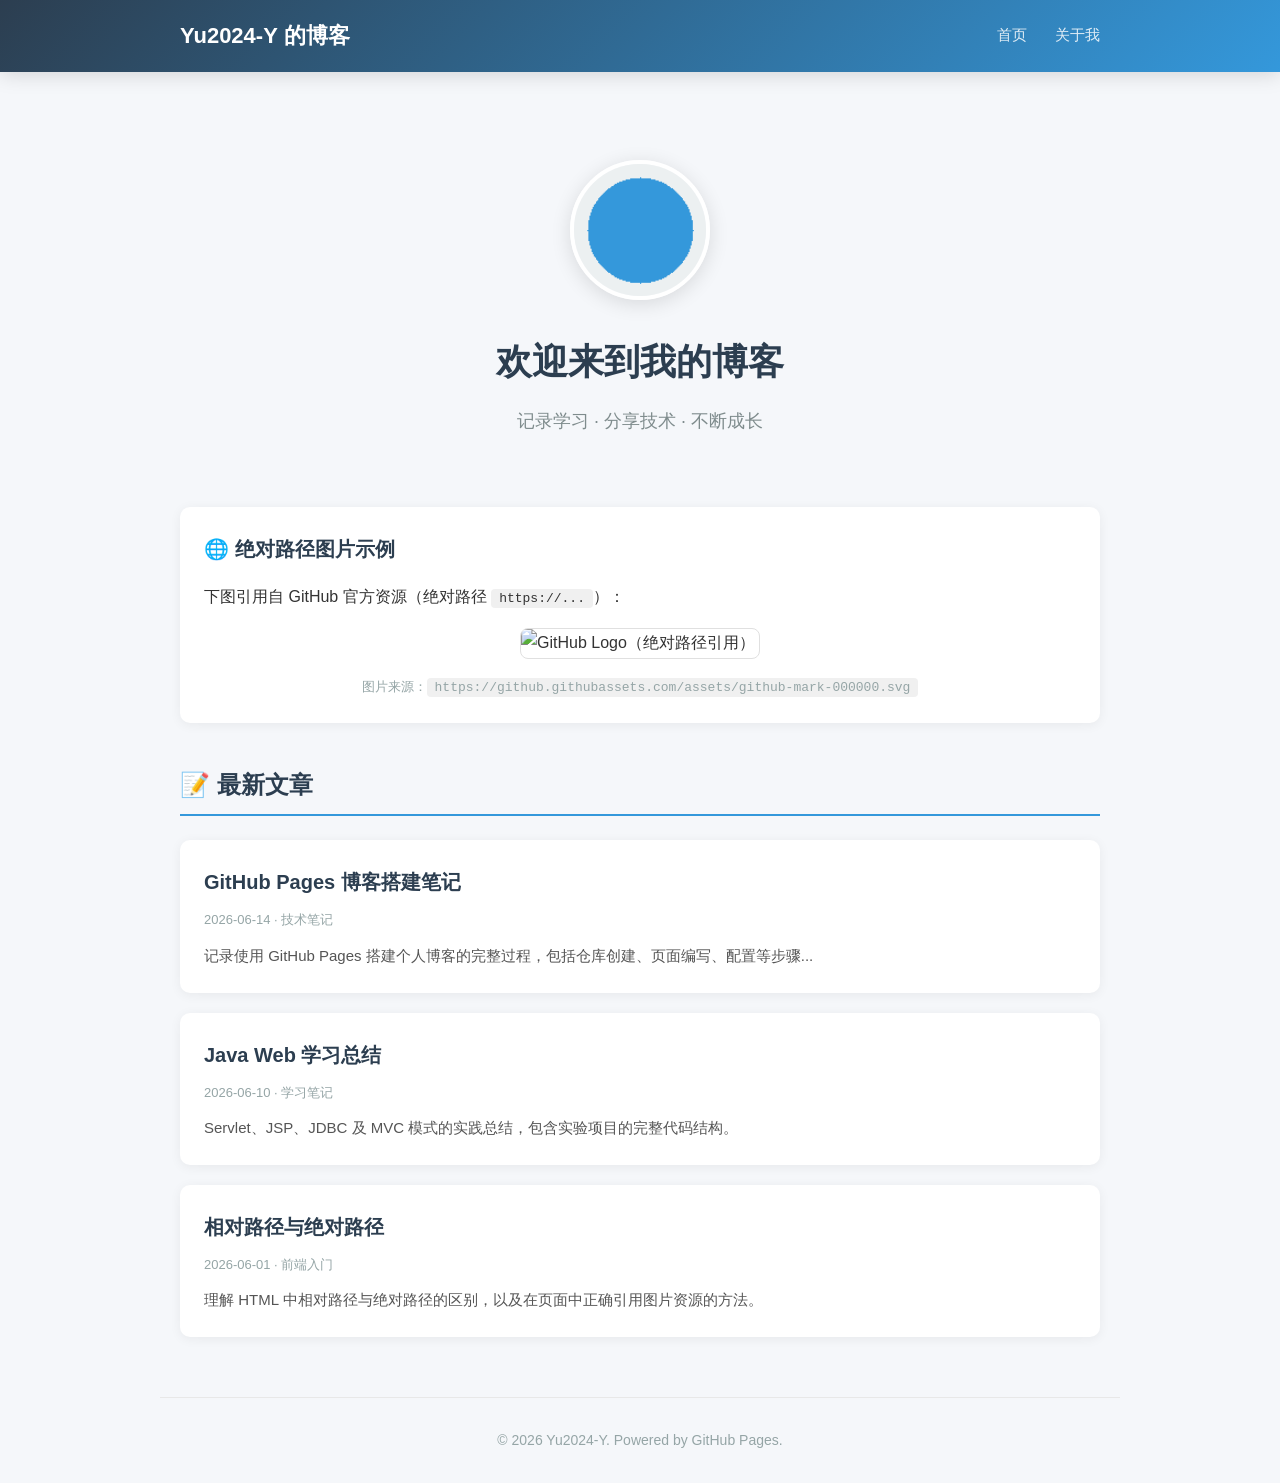
==== index.html @ 29d979ee "Add index.html" ====
<!DOCTYPE html>
<html lang="zh-CN">
<head>
    <meta charset="UTF-8">
    <meta name="viewport" content="width=device-width, initial-scale=1.0">
    <title>Yu2024-Y 的个人博客</title>
    <link rel="stylesheet" href="css/style.css">
</head>
<body>
    <header class="navbar">
        <div class="container">
            <a href="index.html" class="logo">Yu2024-Y 的博客</a>
            <nav>
                <a href="index.html">首页</a>
                <a href="pages/about.html">关于我</a>
            </nav>
        </div>
    </header>

    <div class="main">
        <div class="hero">
            <img src="images/avatar.png" alt="头像">
            <h1>欢迎来到我的博客</h1>
            <p class="tagline">记录学习 · 分享技术 · 不断成长</p>
        </div>

        <div class="image-demo">
            <h3>🌐 绝对路径图片示例</h3>
            <p>下图引用自 GitHub 官方资源（绝对路径 <code>https://...</code>）：</p>
            <img class="demo-img"
                 src="https://github.githubassets.com/assets/github-mark-000000.svg"
                 alt="GitHub Logo（绝对路径引用）"
                 style="width:240px; display:block; margin:16px auto;">
            <p class="img-caption">
                图片来源：<code>https://github.githubassets.com/assets/github-mark-000000.svg</code>
            </p>
        </div>

        <section class="posts">
            <h2>📝 最新文章</h2>
            <article class="post-card">
                <h3><a href="#">GitHub Pages 博客搭建笔记</a></h3>
                <p class="meta">2026-06-14 · 技术笔记</p>
                <p>记录使用 GitHub Pages 搭建个人博客的完整过程，包括仓库创建、页面编写、配置等步骤...</p>
            </article>
            <article class="post-card">
                <h3><a href="#">Java Web 学习总结</a></h3>
                <p class="meta">2026-06-10 · 学习笔记</p>
                <p>Servlet、JSP、JDBC 及 MVC 模式的实践总结，包含实验项目的完整代码结构。</p>
            </article>
            <article class="post-card">
                <h3><a href="#">相对路径与绝对路径</a></h3>
                <p class="meta">2026-06-01 · 前端入门</p>
                <p>理解 HTML 中相对路径与绝对路径的区别，以及在页面中正确引用图片资源的方法。</p>
            </article>
        </section>
    </div>

    <footer class="footer">
        <p>&copy; 2026 Yu2024-Y. Powered by GitHub Pages.</p>
    </footer>
</body>
</html>
---- css/style.css ----
* { margin: 0; padding: 0; box-sizing: border-box; }
body { font-family: -apple-system, BlinkMacSystemFont, "Segoe UI", "Microsoft YaHei", sans-serif; background: #f5f7fa; color: #333; line-height: 1.8; }
.navbar { background: linear-gradient(135deg, #2c3e50, #3498db); padding: 16px 0; position: fixed; top: 0; width: 100%; z-index: 100; box-shadow: 0 2px 20px rgba(0,0,0,0.15); }
.navbar .container { max-width: 960px; margin: 0 auto; padding: 0 20px; display: flex; justify-content: space-between; align-items: center; }
.navbar .logo { color: #fff; font-size: 22px; font-weight: bold; text-decoration: none; }
.navbar nav a { color: rgba(255,255,255,0.85); text-decoration: none; margin-left: 24px; font-size: 15px; transition: color 0.3s; }
.navbar nav a:hover { color: #fff; }
.main { max-width: 960px; margin: 0 auto; padding: 100px 20px 40px; }
.hero { text-align: center; padding: 60px 0 40px; }
.hero img { width: 140px; height: 140px; border-radius: 50%; border: 4px solid #fff; box-shadow: 0 4px 20px rgba(0,0,0,0.12); margin-bottom: 20px; }
.hero h1 { font-size: 36px; color: #2c3e50; margin-bottom: 10px; }
.hero .tagline { font-size: 18px; color: #7f8c8d; }
.posts { margin-top: 40px; }
.posts h2 { font-size: 24px; color: #2c3e50; border-bottom: 2px solid #3498db; padding-bottom: 8px; margin-bottom: 24px; }
.post-card { background: #fff; border-radius: 10px; padding: 24px; margin-bottom: 20px; box-shadow: 0 2px 12px rgba(0,0,0,0.06); transition: transform 0.2s, box-shadow 0.2s; }
.post-card:hover { transform: translateY(-3px); box-shadow: 0 6px 24px rgba(0,0,0,0.1); }
.post-card h3 { font-size: 20px; color: #2c3e50; margin-bottom: 8px; }
.post-card h3 a { color: #2c3e50; text-decoration: none; }
.post-card h3 a:hover { color: #3498db; }
.post-card .meta { font-size: 13px; color: #95a5a6; margin-bottom: 10px; }
.post-card p { color: #555; font-size: 15px; }
.image-demo { margin: 30px 0; padding: 24px; background: #fff; border-radius: 10px; box-shadow: 0 2px 12px rgba(0,0,0,0.06); }
.image-demo h3 { font-size: 20px; color: #2c3e50; margin-bottom: 16px; }
.image-demo .demo-img { max-width: 100%; border-radius: 8px; border: 1px solid #e0e0e0; }
.image-demo .img-caption { font-size: 13px; color: #95a5a6; margin-top: 8px; text-align: center; }
.image-demo code { background: #f0f0f0; padding: 2px 8px; border-radius: 4px; font-size: 13px; }
.footer { text-align: center; padding: 30px 20px; color: #95a5a6; font-size: 14px; border-top: 1px solid #e8e8e8; max-width: 960px; margin: 0 auto; }
.about-section { background: #fff; border-radius: 10px; padding: 40px; box-shadow: 0 2px 12px rgba(0,0,0,0.06); margin-top: 30px; }
.about-section h2 { font-size: 28px; color: #2c3e50; margin-bottom: 20px; }
.about-section p { margin-bottom: 16px; font-size: 16px; }
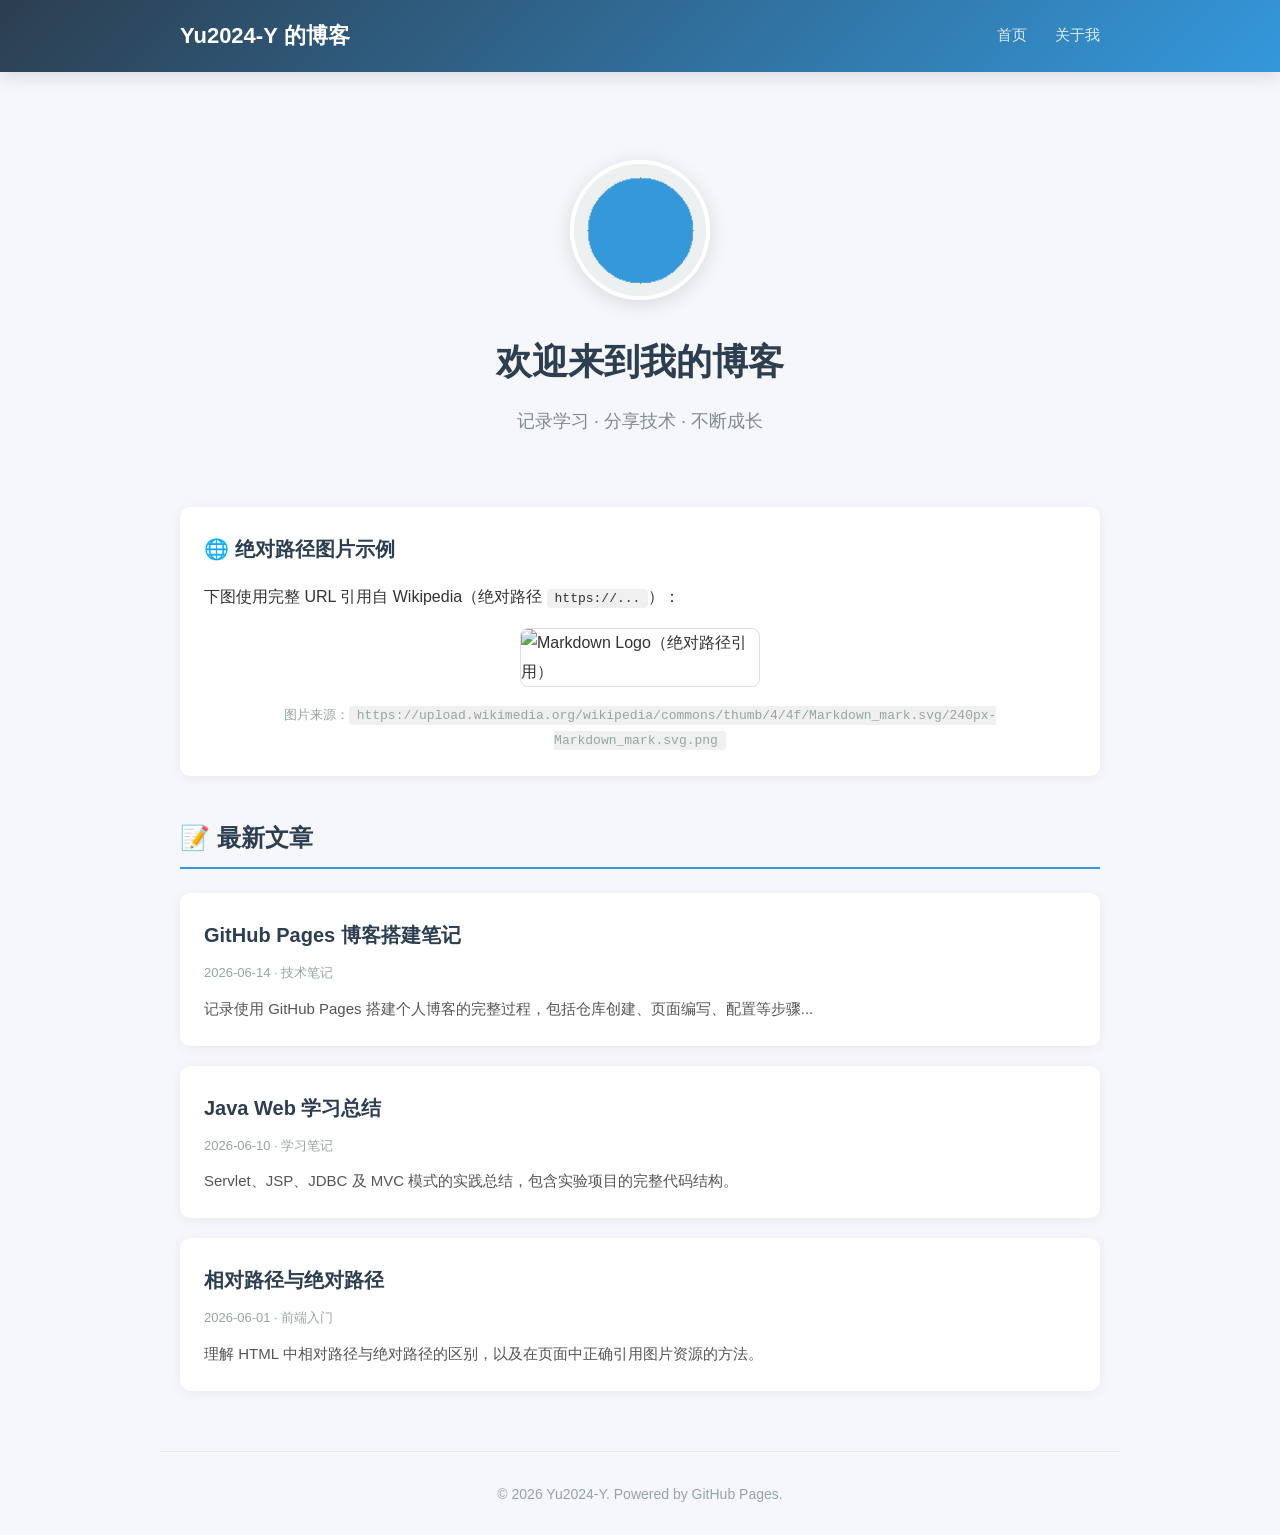
==== commit 99691728: "Update index.html" ====
--- a/index.html
+++ b/index.html
@@ -26,13 +26,13 @@
 
         <div class="image-demo">
             <h3>🌐 绝对路径图片示例</h3>
-            <p>下图引用自 GitHub 官方资源（绝对路径 <code>https://...</code>）：</p>
+            <p>下图使用完整 URL 引用自 Wikipedia（绝对路径 <code>https://...</code>）：</p>
             <img class="demo-img"
-                 src="https://github.githubassets.com/assets/github-mark-000000.svg"
-                 alt="GitHub Logo（绝对路径引用）"
+                 src="https://upload.wikimedia.org/wikipedia/commons/thumb/4/4f/Markdown_mark.svg/240px-Markdown_mark.svg.png"
+                 alt="Markdown Logo（绝对路径引用）"
                  style="width:240px; display:block; margin:16px auto;">
             <p class="img-caption">
-                图片来源：<code>https://github.githubassets.com/assets/github-mark-000000.svg</code>
+                图片来源：<code>https://upload.wikimedia.org/wikipedia/commons/thumb/4/4f/Markdown_mark.svg/240px-Markdown_mark.svg.png</code>
             </p>
         </div>
 
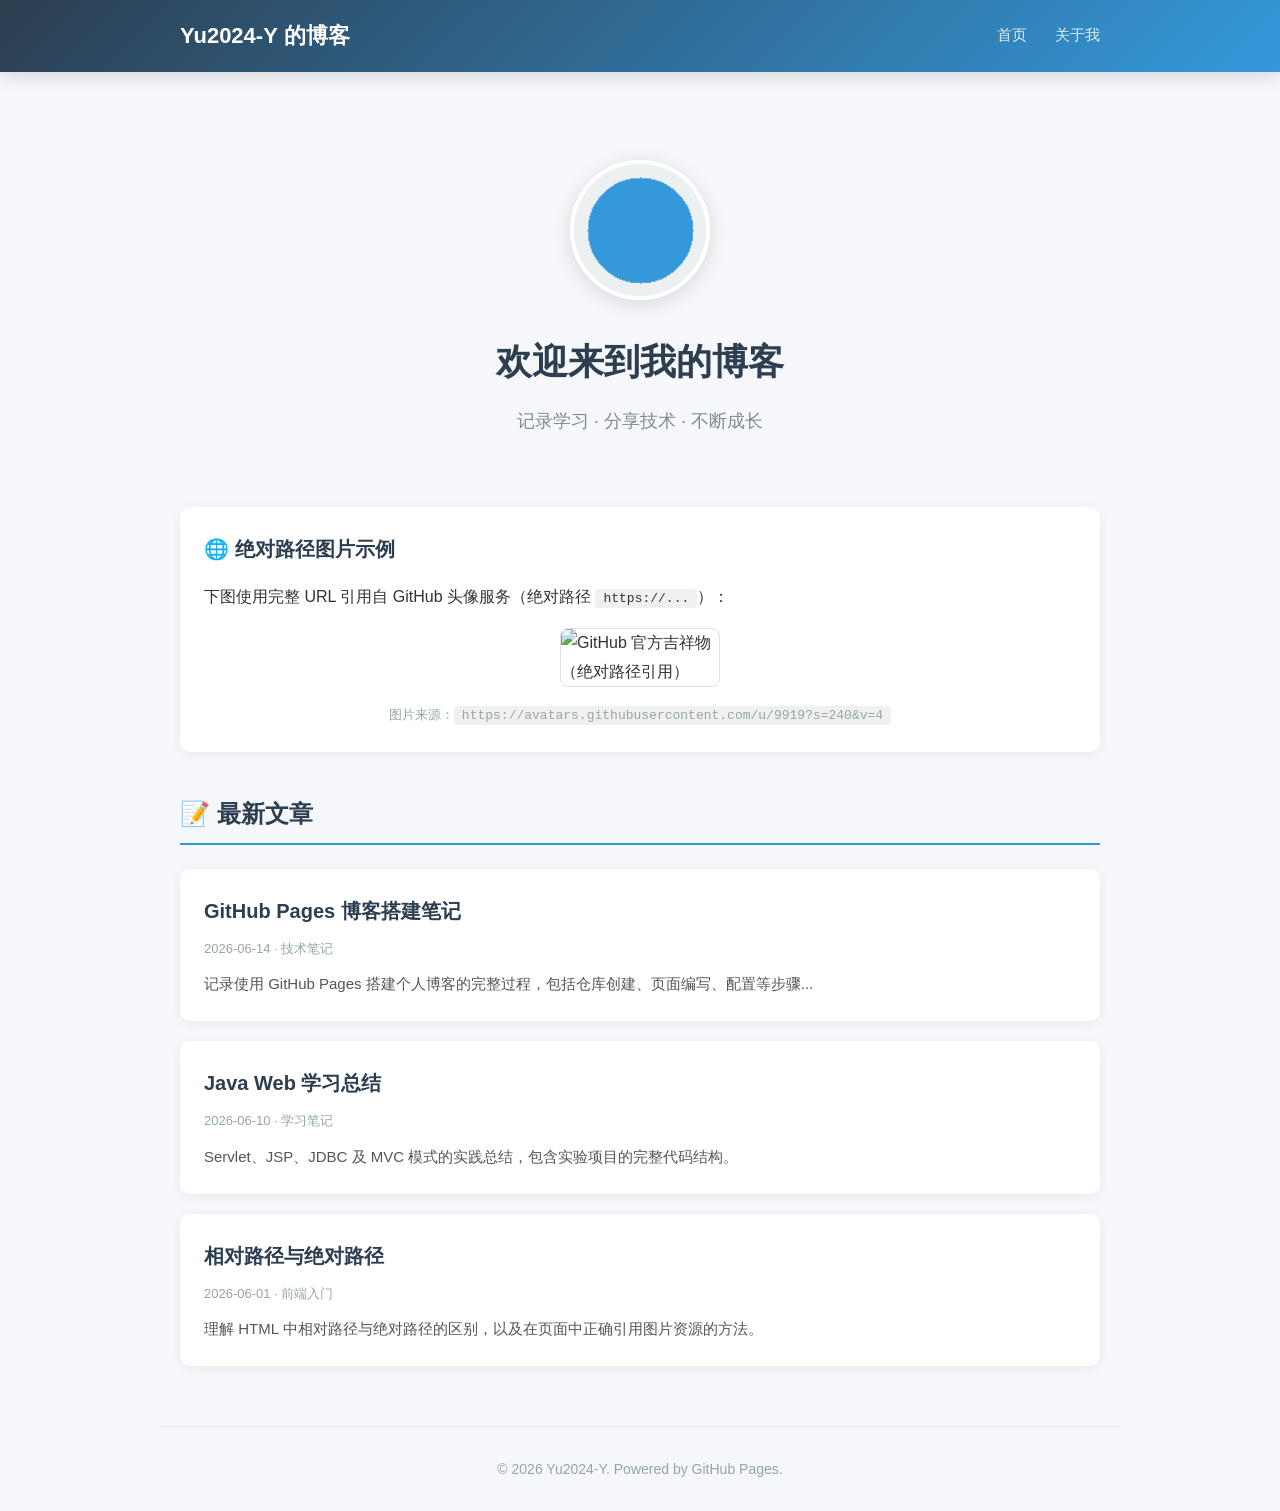
==== commit 575148ab: "Update index.html" ====
--- a/index.html
+++ b/index.html
@@ -26,13 +26,13 @@
 
         <div class="image-demo">
             <h3>🌐 绝对路径图片示例</h3>
-            <p>下图使用完整 URL 引用自 Wikipedia（绝对路径 <code>https://...</code>）：</p>
+            <p>下图使用完整 URL 引用自 GitHub 头像服务（绝对路径 <code>https://...</code>）：</p>
             <img class="demo-img"
-                 src="https://upload.wikimedia.org/wikipedia/commons/thumb/4/4f/Markdown_mark.svg/240px-Markdown_mark.svg.png"
-                 alt="Markdown Logo（绝对路径引用）"
-                 style="width:240px; display:block; margin:16px auto;">
+                 src="https://avatars.githubusercontent.com/u/9919?s=240&v=4"
+                 alt="GitHub 官方吉祥物（绝对路径引用）"
+                 style="width:160px; display:block; margin:16px auto; border-radius:8px;">
             <p class="img-caption">
-                图片来源：<code>https://upload.wikimedia.org/wikipedia/commons/thumb/4/4f/Markdown_mark.svg/240px-Markdown_mark.svg.png</code>
+                图片来源：<code>https://avatars.githubusercontent.com/u/9919?s=240&v=4</code>
             </p>
         </div>
 
